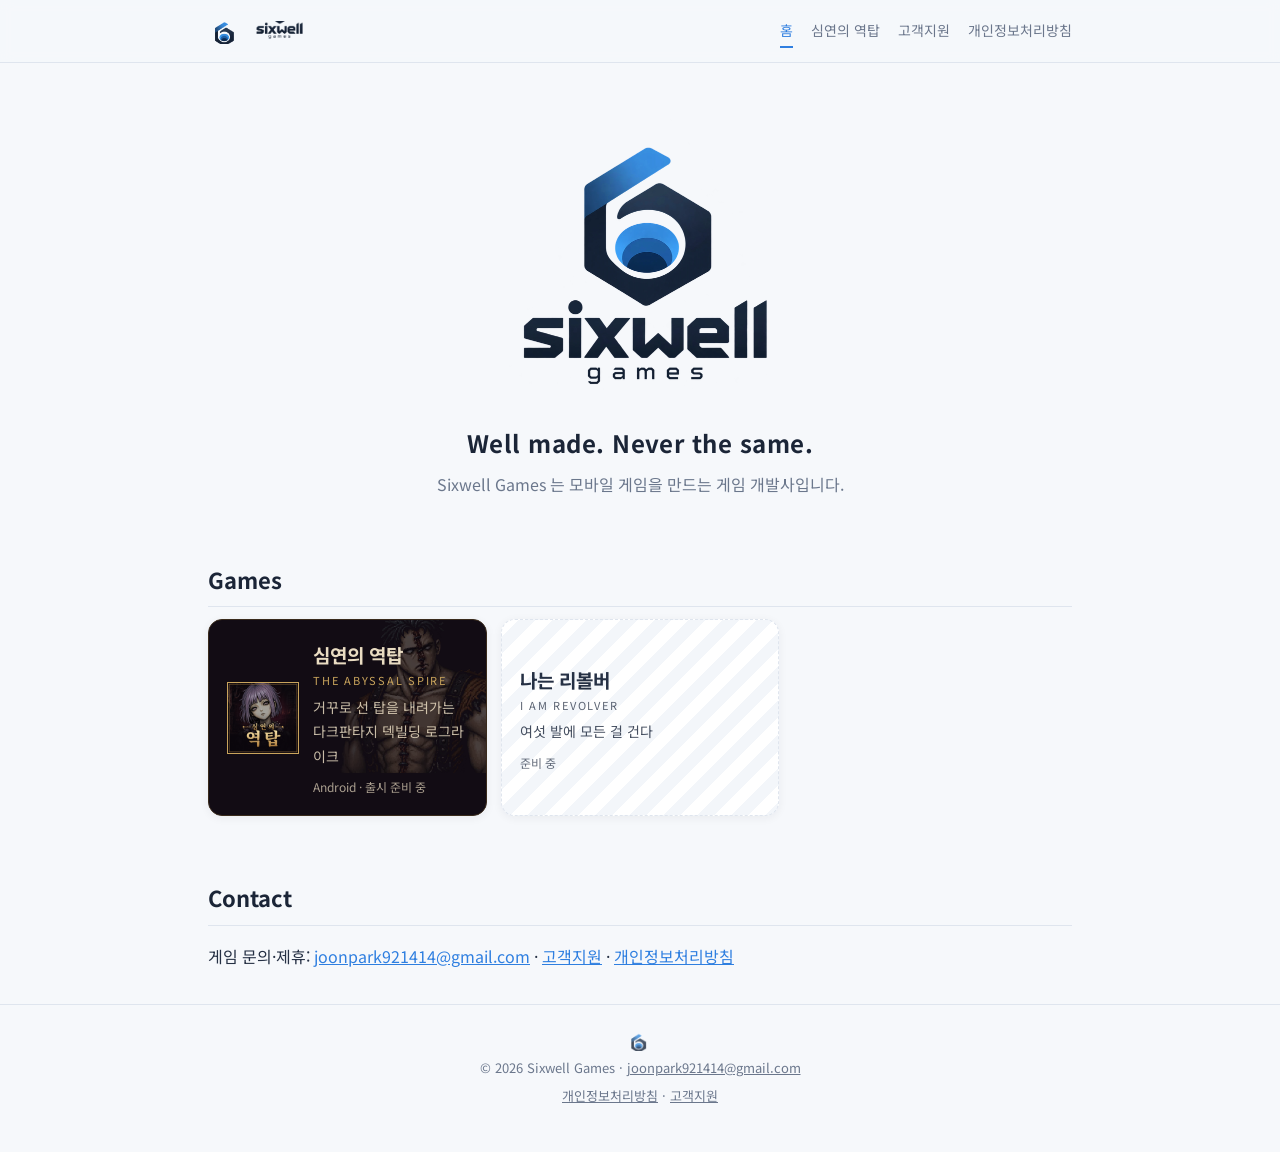
==== index.html @ bff7f2a5 "Sixwell Games 사이트 v2: 회사 테마 + 심연의 역탑 테마 Co-Authored-By: Claude Opus 5.5 <noreply@anthropic.com> Clau" ====
<!doctype html>
<html lang="ko"><head><meta charset="utf-8"><meta name="viewport" content="width=device-width,initial-scale=1"><link rel="preconnect" href="https://fonts.googleapis.com"><link rel="preconnect" href="https://fonts.gstatic.com" crossorigin><link href="https://fonts.googleapis.com/css2?family=Noto+Sans+KR:wght@400;500;700&display=swap" rel="stylesheet"><link rel="stylesheet" href="/style.css"><link rel="icon" href="/img/favicon.png"><title>Sixwell Games — Well made. Never the same.</title><meta name="description" content="Sixwell Games 는 모바일 게임을 만드는 게임 개발사입니다."><meta property="og:title" content="Sixwell Games — Well made. Never the same."><meta property="og:image" content="https://sixwellgames.github.io/img/sixwell-logo.png"></head>
<body class="t-co"><header><div class="wrap"><a class="brand" href="/" aria-label="Sixwell Games 홈"><img class="mk dk" src="/img/sixwell-mark.png" alt="" width="34" height="24"><img class="mk lt" src="/img/sixwell-mark-light.png" alt="" width="34" height="24"><img class="wd dk" src="/img/sixwell-word.png" alt="Sixwell Games" height="22"><img class="wd lt" src="/img/sixwell-word-light.png" alt="Sixwell Games" height="22"></a><nav><a href="/" class="on">홈</a><a href="/abyssal-spire/">심연의 역탑</a><a href="/support.html">고객지원</a><a href="/privacy.html">개인정보처리방침</a></nav></div></header>
<main class="wrap">
<div class="co-hero">
  <img class="logo" src="/img/sixwell-logo.png" alt="Sixwell Games" width="280" height="277">
  <p class="slogan">Well made. Never the same.</p>
  <p class="lead">Sixwell Games 는 모바일 게임을 만드는 게임 개발사입니다.</p>
</div>
<section><h2>Games</h2><div class="gcards"><a class="gcard abyss" href="/abyssal-spire/"><div class="gbg" style="background-image:url(/img/il_varga.webp)"></div><img class="gic" src="/img/icon.png" alt="" width="72" height="72"><div class="gtx"><b>심연의 역탑</b><small>THE ABYSSAL SPIRE</small><span>거꾸로 선 탑을 내려가는 다크판타지 덱빌딩 로그라이크</span><em>Android · 출시 준비 중</em></div></a><div class="gcard soon"><div class="gtx"><b>나는 리볼버</b><small>I AM REVOLVER</small><span>여섯 발에 모든 걸 건다</span><em>준비 중</em></div></div></div></section>
<section><h2>Contact</h2><p>게임 문의·제휴: <a href="mailto:joonpark921414@gmail.com">joonpark921414@gmail.com</a> · <a href="/support.html">고객지원</a> · <a href="/privacy.html">개인정보처리방침</a></p></section></main>
<footer><div class="wrap"><img class="fmk dk" src="/img/sixwell-mark.png" alt="" width="28" height="20"><img class="fmk lt" src="/img/sixwell-mark-light.png" alt="" width="28" height="20"><div>© 2026 Sixwell Games · <a href="mailto:joonpark921414@gmail.com">joonpark921414@gmail.com</a></div><div><a href="/privacy.html">개인정보처리방침</a> · <a href="/support.html">고객지원</a></div></div></footer>
</body></html>
---- style.css ----
/* ── 공통 ── 테마 변수는 body.t-co(회사) / body.t-abyss(심연의 역탑) / (나중에) body.t-revolver */
*{box-sizing:border-box}
html,body{margin:0}
body{background:var(--bg);color:var(--text);font:16px/1.75 var(--font);-webkit-text-size-adjust:100%}
a{color:var(--link)}
.wrap{max-width:900px;margin:0 auto;padding:0 18px}
header{position:sticky;top:0;z-index:5;background:var(--hbg);border-bottom:1px solid var(--line);backdrop-filter:blur(6px)}
header .wrap{display:flex;align-items:center;gap:14px;min-height:62px}
.brand{display:flex;align-items:center;gap:8px;text-decoration:none;flex:none}
.brand .mk{height:26px;width:auto}.brand .wd{height:20px;width:auto}
header nav{margin-left:auto;display:flex;gap:18px;font-size:14px;overflow-x:auto;scrollbar-width:none}
header nav::-webkit-scrollbar{display:none}
header nav a{color:var(--muted);text-decoration:none;white-space:nowrap;padding:4px 0;border-bottom:2px solid transparent}
header nav a:hover{color:var(--text)}
header nav a.on{color:var(--accent);border-bottom-color:var(--accent)}
.lt{display:none}.t-abyss .dk{display:none}.t-abyss .lt{display:inline-block}
h2{font-size:22px;margin:38px 0 12px;padding-bottom:8px;border-bottom:1px solid var(--line);color:var(--head)}
h3{font-size:17px;margin:24px 0 6px;color:var(--accent)}
section{padding:6px 0 18px}
.doc{padding:30px 0 50px}.doc h1{font-size:28px;margin:0 0 4px;color:var(--head)}
.meta{color:var(--muted);font-size:13px}
table{width:100%;border-collapse:collapse;margin:10px 0 16px;font-size:14px}
th,td{border:1px solid var(--line);padding:8px 10px;text-align:left;vertical-align:top}
th{background:var(--panel);color:var(--head);font-weight:600}
td:first-child{white-space:nowrap}
td.n{text-align:right;white-space:nowrap;font-variant-numeric:tabular-nums}
.box{background:var(--panel);border:1px solid var(--line);padding:14px 16px;margin:14px 0;border-radius:var(--r)}
.scroll{overflow-x:auto}
footer{border-top:1px solid var(--line);padding:26px 0 44px;color:var(--muted);font-size:13px;text-align:center}
footer .wrap{display:flex;flex-direction:column;align-items:center;gap:6px}
footer a{color:var(--muted)}
.fmk{height:20px;width:auto;opacity:.8}

/* ── 회사 (로고: 남색 #1b2537 · 파랑 #3a8ee6) ── */
.t-co{--bg:#f6f8fb;--panel:#ffffff;--text:#253044;--head:#1b2537;--muted:#6b778c;--line:#dfe5ee;--accent:#2f7fe0;--link:#2f7fe0;--hbg:rgba(246,248,251,.9);--font:"Noto Sans KR",system-ui,sans-serif;--r:12px}
.co-hero{text-align:center;padding:56px 0 18px}
.co-hero .logo{width:min(280px,70vw);height:auto}
.co-hero .slogan{margin:18px 0 0;font-size:24px;font-weight:700;letter-spacing:.02em;color:#1b2537}
.co-hero .lead{margin:6px 0 0;color:var(--muted)}
.gcards{display:grid;grid-template-columns:repeat(auto-fill,minmax(260px,1fr));gap:14px}
.gcard{position:relative;overflow:hidden;display:flex;gap:14px;align-items:center;min-height:132px;padding:18px;border-radius:14px;text-decoration:none;border:1px solid var(--line);background:#fff;color:var(--text);box-shadow:0 2px 10px rgba(27,37,55,.06);transition:transform .15s,box-shadow .15s}
a.gcard:hover{transform:translateY(-2px);box-shadow:0 8px 22px rgba(27,37,55,.14)}
.gcard .gtx{position:relative;display:flex;flex-direction:column}
.gcard b{font-size:19px}.gcard small{font-size:11px;letter-spacing:.16em;opacity:.75}
.gcard span{font-size:14px;margin-top:4px;opacity:.85}.gcard em{font-style:normal;font-size:12px;margin-top:8px;opacity:.7}
.gcard.abyss{background:#120c14;color:#e9dcc2;border-color:#3a2b1c}
.gcard.abyss .gbg{position:absolute;inset:0;background:right -20px top -10px/60% auto no-repeat;opacity:.35;mask-image:linear-gradient(90deg,transparent 20%,#000 70%);-webkit-mask-image:linear-gradient(90deg,transparent 20%,#000 70%)}
.gcard.abyss small{color:#c9a45c;opacity:1}
.gcard .gic{position:relative;width:72px;height:72px;border:1px solid #c9a45c;flex:none}
.gcard.soon{background:repeating-linear-gradient(135deg,#fff 0 12px,#f3f6fa 12px 24px);border-style:dashed}

/* ── 심연의 역탑 (다크판타지) ── */
.t-abyss{--bg:#0b0810;--panel:#15101a;--text:#d9cdb8;--head:#f1e2c2;--muted:#9c8f7e;--line:#3a2b1c;--accent:#e2c487;--link:#e8cf96;--hbg:rgba(10,7,10,.88);--font:"Noto Serif KR",serif;--r:0}
.t-abyss{background:radial-gradient(120% 60% at 50% 0,#22141c 0,#0b0810 60%) fixed}
.t-abyss .subnav{display:flex;gap:16px;padding:14px 0 0;font-size:14px}
.t-abyss .subnav a{color:var(--muted);text-decoration:none}.t-abyss .subnav a.on{color:var(--accent)}
.hero{padding:40px 0 28px;text-align:center}
.hero .icon{width:96px;height:96px;border:1px solid #c9a45c;box-shadow:0 0 0 3px #0b0810,0 0 0 4px rgba(201,164,92,.4)}
.hero small{display:block;margin-top:22px;letter-spacing:.32em;color:#c9a45c;font-size:12px}
.hero h1{margin:6px 0 4px;font-size:40px;letter-spacing:.12em;color:#f1e2c2}
.hero p{max-width:560px;margin:10px auto 0;color:var(--muted)}
.cast{display:flex;justify-content:center;gap:10px;margin:30px 0 8px}
.cast img{width:30%;max-width:220px;aspect-ratio:1;object-fit:cover;object-position:50% 15%;border:1px solid var(--line);filter:saturate(.8)}
.btns{display:flex;gap:10px;justify-content:center;flex-wrap:wrap;margin:26px 0}
.btn{display:inline-block;padding:11px 22px;border:1px solid #c9a45c;color:#e8cf96;text-decoration:none;background:linear-gradient(180deg,#5a1a18,#3a1010);letter-spacing:.06em}
.btn.ghost{background:none}
.t-abyss h2{font-family:"Noto Serif KR",serif}

@media(max-width:680px){header .wrap{flex-wrap:wrap;gap:4px;padding-top:10px;padding-bottom:8px}header nav{margin-left:0;width:100%;gap:16px;font-size:13px}.hero h1{font-size:30px}.co-hero .slogan{font-size:20px}}
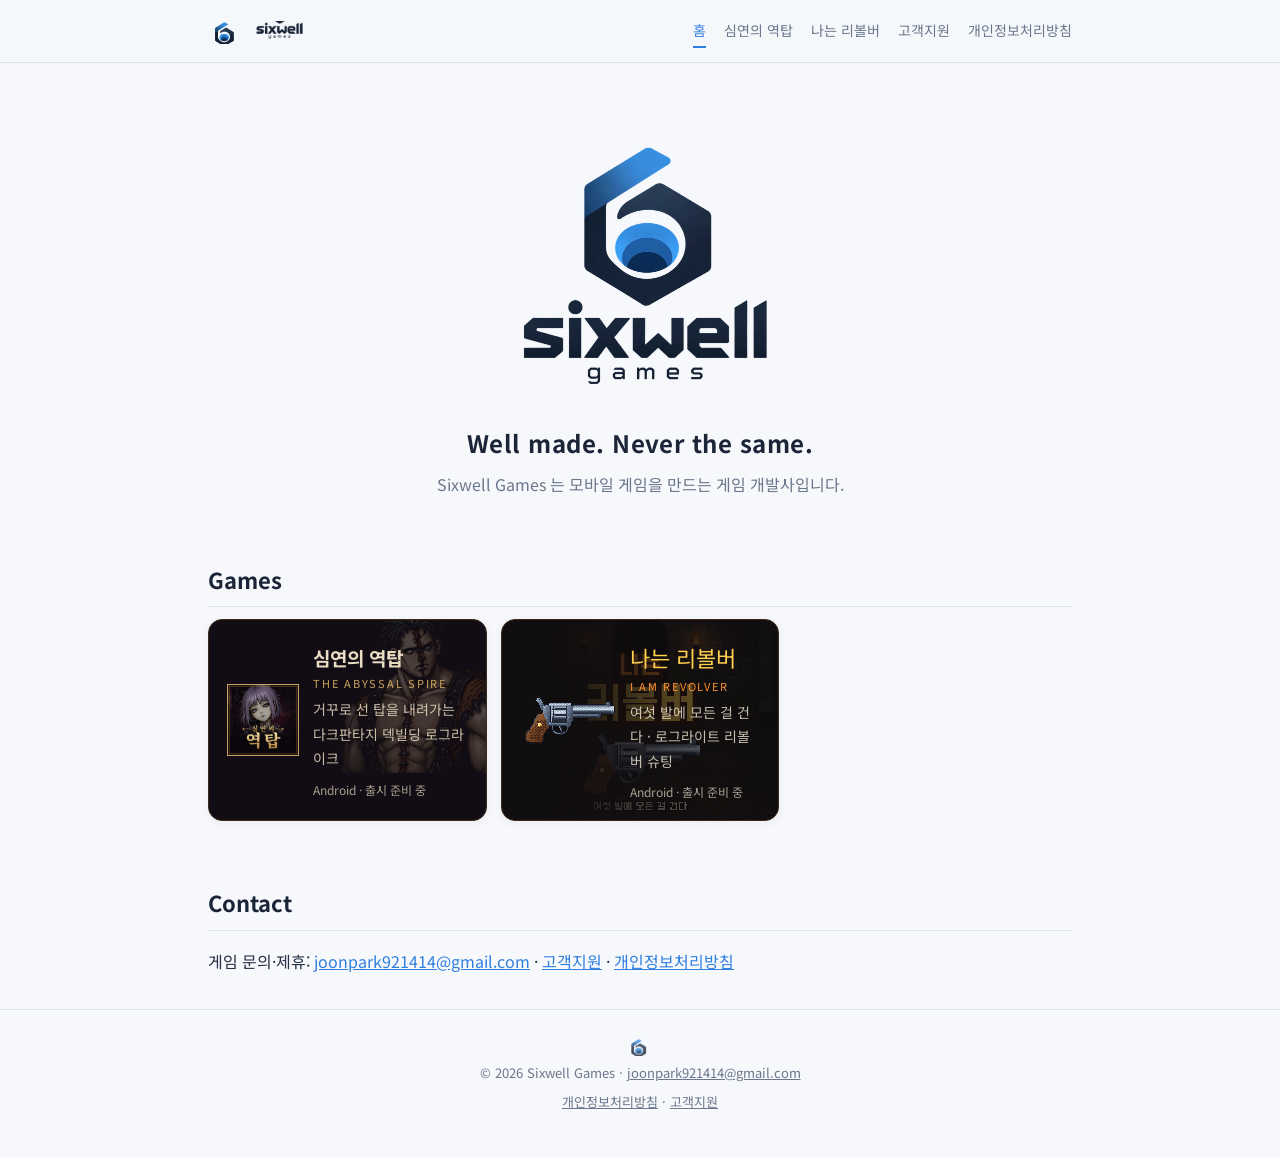
==== commit 4e41c8af: "「나는 리볼버」 탭 추가, 개인정보처리방침·고객지원 두 게임 대응 Co-Authored-By: Claude Opus 5.5 <noreply@anthropic.com> Claude-" ====
--- a/index.html
+++ b/index.html
@@ -1,13 +1,13 @@
 <!doctype html>
 <html lang="ko"><head><meta charset="utf-8"><meta name="viewport" content="width=device-width,initial-scale=1"><link rel="preconnect" href="https://fonts.googleapis.com"><link rel="preconnect" href="https://fonts.gstatic.com" crossorigin><link href="https://fonts.googleapis.com/css2?family=Noto+Sans+KR:wght@400;500;700&display=swap" rel="stylesheet"><link rel="stylesheet" href="/style.css"><link rel="icon" href="/img/favicon.png"><title>Sixwell Games — Well made. Never the same.</title><meta name="description" content="Sixwell Games 는 모바일 게임을 만드는 게임 개발사입니다."><meta property="og:title" content="Sixwell Games — Well made. Never the same."><meta property="og:image" content="https://sixwellgames.github.io/img/sixwell-logo.png"></head>
-<body class="t-co"><header><div class="wrap"><a class="brand" href="/" aria-label="Sixwell Games 홈"><img class="mk dk" src="/img/sixwell-mark.png" alt="" width="34" height="24"><img class="mk lt" src="/img/sixwell-mark-light.png" alt="" width="34" height="24"><img class="wd dk" src="/img/sixwell-word.png" alt="Sixwell Games" height="22"><img class="wd lt" src="/img/sixwell-word-light.png" alt="Sixwell Games" height="22"></a><nav><a href="/" class="on">홈</a><a href="/abyssal-spire/">심연의 역탑</a><a href="/support.html">고객지원</a><a href="/privacy.html">개인정보처리방침</a></nav></div></header>
+<body class="t-co"><header><div class="wrap"><a class="brand" href="/" aria-label="Sixwell Games 홈"><img class="mk dk" src="/img/sixwell-mark.png" alt="" width="34" height="24"><img class="mk lt" src="/img/sixwell-mark-light.png" alt="" width="34" height="24"><img class="wd dk" src="/img/sixwell-word.png" alt="Sixwell Games" height="22"><img class="wd lt" src="/img/sixwell-word-light.png" alt="Sixwell Games" height="22"></a><nav><a href="/" class="on">홈</a><a href="/abyssal-spire/">심연의 역탑</a><a href="/i-am-revolver/">나는 리볼버</a><a href="/support.html">고객지원</a><a href="/privacy.html">개인정보처리방침</a></nav></div></header>
 <main class="wrap">
 <div class="co-hero">
   <img class="logo" src="/img/sixwell-logo.png" alt="Sixwell Games" width="280" height="277">
   <p class="slogan">Well made. Never the same.</p>
   <p class="lead">Sixwell Games 는 모바일 게임을 만드는 게임 개발사입니다.</p>
 </div>
-<section><h2>Games</h2><div class="gcards"><a class="gcard abyss" href="/abyssal-spire/"><div class="gbg" style="background-image:url(/img/il_varga.webp)"></div><img class="gic" src="/img/icon.png" alt="" width="72" height="72"><div class="gtx"><b>심연의 역탑</b><small>THE ABYSSAL SPIRE</small><span>거꾸로 선 탑을 내려가는 다크판타지 덱빌딩 로그라이크</span><em>Android · 출시 준비 중</em></div></a><div class="gcard soon"><div class="gtx"><b>나는 리볼버</b><small>I AM REVOLVER</small><span>여섯 발에 모든 걸 건다</span><em>준비 중</em></div></div></div></section>
+<section><h2>Games</h2><div class="gcards"><a class="gcard abyss" href="/abyssal-spire/"><div class="gbg" style="background-image:url(/img/il_varga.webp)"></div><img class="gic" src="/img/icon.png" alt="" width="72" height="72"><div class="gtx"><b>심연의 역탑</b><small>THE ABYSSAL SPIRE</small><span>거꾸로 선 탑을 내려가는 다크판타지 덱빌딩 로그라이크</span><em>Android · 출시 준비 중</em></div></a><a class="gcard rev" href="/i-am-revolver/"><div class="gbg" style="background-image:url(/img/rv/keyart_title.png)"></div><img class="gic px" src="/img/rv/gun_revolver_main.webp" alt="" width="96" height="48"><div class="gtx"><b>나는 리볼버</b><small>I AM REVOLVER</small><span>여섯 발에 모든 걸 건다 · 로그라이트 리볼버 슈팅</span><em>Android · 출시 준비 중</em></div></a></div></section>
 <section><h2>Contact</h2><p>게임 문의·제휴: <a href="mailto:joonpark921414@gmail.com">joonpark921414@gmail.com</a> · <a href="/support.html">고객지원</a> · <a href="/privacy.html">개인정보처리방침</a></p></section></main>
 <footer><div class="wrap"><img class="fmk dk" src="/img/sixwell-mark.png" alt="" width="28" height="20"><img class="fmk lt" src="/img/sixwell-mark-light.png" alt="" width="28" height="20"><div>© 2026 Sixwell Games · <a href="mailto:joonpark921414@gmail.com">joonpark921414@gmail.com</a></div><div><a href="/privacy.html">개인정보처리방침</a> · <a href="/support.html">고객지원</a></div></div></footer>
 </body></html>
--- a/style.css
+++ b/style.css
@@ -67,3 +67,41 @@
 .t-abyss h2{font-family:"Noto Serif KR",serif}
 
 @media(max-width:680px){header .wrap{flex-wrap:wrap;gap:4px;padding-top:10px;padding-bottom:8px}header nav{margin-left:0;width:100%;gap:16px;font-size:13px}.hero h1{font-size:30px}.co-hero .slogan{font-size:20px}}
+
+/* ── 나는 리볼버 (도트 · 던전 · 횃불 · 금빛 탄피) ── */
+.t-rev{--bg:#110E0F;--panel:#1d1714;--text:#e8dccb;--head:#FFCF4D;--muted:#a3b4c6;--line:#3b2a1c;--accent:#FFCF4D;--link:#FF8F2E;--hbg:rgba(17,14,15,.92);--font:"Do Hyeon","Noto Sans KR",sans-serif;--r:4px}
+.t-rev{background:radial-gradient(90% 50% at 50% 0,#2a1a10 0,#110E0F 70%) fixed}
+.t-rev .dk{display:none}.t-rev .lt{display:inline-block}
+.t-rev main,.t-rev table{font-family:"Noto Sans KR",sans-serif}
+.t-rev h1,.t-rev h2,.t-rev h3,.t-rev header nav,.t-rev .subnav,.t-rev figcaption,.t-rev .rv-facts,.t-rev .rbtn{font-family:"Do Hyeon","Noto Sans KR",sans-serif;font-weight:400}
+.t-rev h2{font-size:26px;color:#FFCF4D;text-shadow:0 3px 0 #2A0E04;letter-spacing:.02em}
+.t-rev .doc h1{font-size:32px;color:#FFCF4D;text-shadow:0 3px 0 #2A0E04}
+.t-rev .subnav{display:flex;gap:16px;padding:14px 0 0;font-size:16px}
+.t-rev .subnav a{color:var(--muted);text-decoration:none}.t-rev .subnav a.on{color:#FF8F2E}
+.t-rev header nav a.on{color:#FFCF4D;border-bottom-color:#FF8F2E}
+.px{image-rendering:pixelated;image-rendering:crisp-edges}
+.rv-hero{margin:16px -18px 0}
+.rv-hero .key{display:block;width:100%;height:auto;image-rendering:pixelated}
+.rv-btns{display:flex;gap:10px;justify-content:center;flex-wrap:wrap;margin:18px 0 6px}
+.rbtn{display:inline-block;padding:12px 24px;font-size:19px;color:#2A0E04;text-decoration:none;background:linear-gradient(#FFCF4D,#FF8F2E);border:3px solid #2A0E04;box-shadow:0 4px 0 #2A0E04;border-radius:6px}
+.rbtn.ghost{background:#1d1714;color:#FFCF4D;border-color:#7C4A26;box-shadow:0 4px 0 #2A0E04}
+.rv-facts{display:grid;grid-template-columns:repeat(4,1fr);gap:8px;margin:18px 0}
+.rv-facts div{background:#1d1714;border:2px solid #3b2a1c;border-radius:6px;text-align:center;padding:10px 4px}
+.rv-facts b{display:block;font-size:30px;color:#FFCF4D;text-shadow:0 2px 0 #2A0E04;font-weight:400}
+.rv-facts span{color:#a3b4c6;font-size:15px}
+.rv-grid{display:grid;gap:12px}
+.rv-grid figure{margin:0;background:#1d1714;border:2px solid #3b2a1c;border-radius:6px;padding:12px 8px 8px;text-align:center}
+.rv-grid figcaption{color:#FFCF4D;font-size:17px;margin-top:6px}
+.rv-grid img{max-width:100%;height:auto}
+.rv-grid.guns{grid-template-columns:repeat(2,1fr)}
+.rv-grid.bullets{grid-template-columns:repeat(4,1fr)}
+.rv-grid.bosses{grid-template-columns:repeat(3,1fr)}
+.rv-grid.bosses img{width:100%;max-width:200px}
+.t-rev th{background:#2a1a10;color:#FFCF4D}
+.t-rev .box{border-width:2px}
+.gcard.rev{background:#110E0F;color:#e8dccb;border-color:#3b2a1c}
+.gcard.rev .gbg{position:absolute;inset:0;background:center/cover no-repeat;opacity:.35;image-rendering:pixelated;mask-image:linear-gradient(90deg,transparent 15%,#000 75%);-webkit-mask-image:linear-gradient(90deg,transparent 15%,#000 75%)}
+.gcard.rev b{font-family:"Do Hyeon","Noto Sans KR",sans-serif;font-weight:400;font-size:22px;color:#FFCF4D}
+.gcard.rev small{color:#FF8F2E;opacity:1}
+.gcard .gic.px{width:96px;height:48px;border:0;object-fit:contain}
+@media(max-width:560px){.rv-grid.bullets{grid-template-columns:repeat(2,1fr)}.rv-facts b{font-size:24px}.rbtn{font-size:17px;padding:10px 18px}}
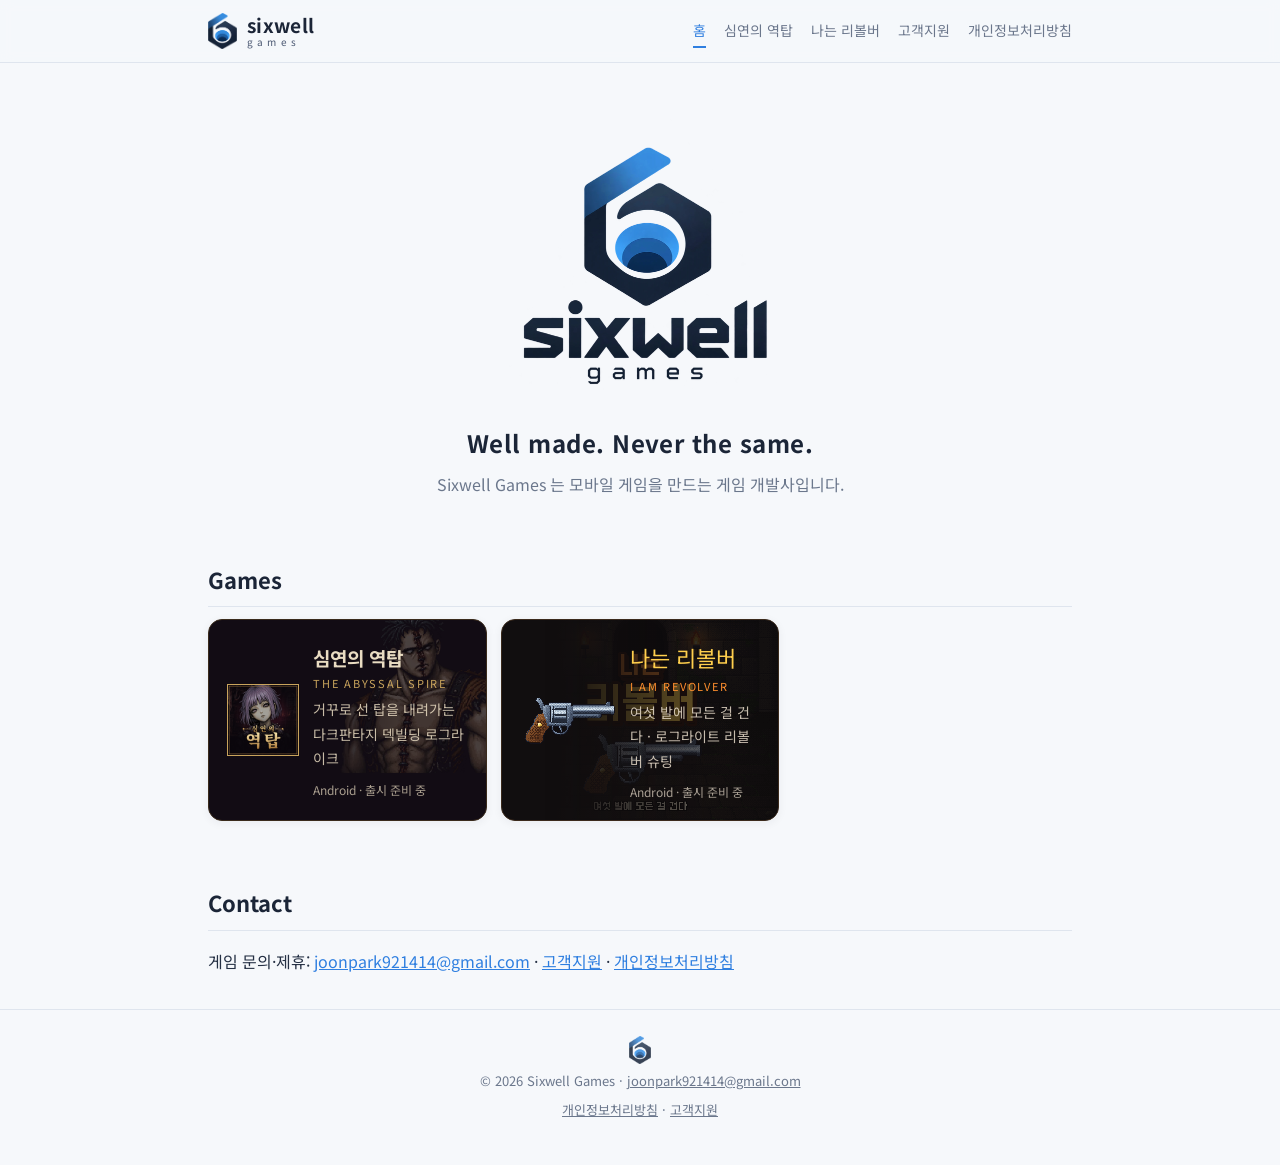
==== commit 64d4ada4: "로고 마크 복구, 상단 로고 정리 Co-Authored-By: Claude Opus 5.5 <noreply@anthropic.com> Claude-Session: https://c" ====
--- a/index.html
+++ b/index.html
@@ -1,6 +1,6 @@
 <!doctype html>
 <html lang="ko"><head><meta charset="utf-8"><meta name="viewport" content="width=device-width,initial-scale=1"><link rel="preconnect" href="https://fonts.googleapis.com"><link rel="preconnect" href="https://fonts.gstatic.com" crossorigin><link href="https://fonts.googleapis.com/css2?family=Noto+Sans+KR:wght@400;500;700&display=swap" rel="stylesheet"><link rel="stylesheet" href="/style.css"><link rel="icon" href="/img/favicon.png"><title>Sixwell Games — Well made. Never the same.</title><meta name="description" content="Sixwell Games 는 모바일 게임을 만드는 게임 개발사입니다."><meta property="og:title" content="Sixwell Games — Well made. Never the same."><meta property="og:image" content="https://sixwellgames.github.io/img/sixwell-logo.png"></head>
-<body class="t-co"><header><div class="wrap"><a class="brand" href="/" aria-label="Sixwell Games 홈"><img class="mk dk" src="/img/sixwell-mark.png" alt="" width="34" height="24"><img class="mk lt" src="/img/sixwell-mark-light.png" alt="" width="34" height="24"><img class="wd dk" src="/img/sixwell-word.png" alt="Sixwell Games" height="22"><img class="wd lt" src="/img/sixwell-word-light.png" alt="Sixwell Games" height="22"></a><nav><a href="/" class="on">홈</a><a href="/abyssal-spire/">심연의 역탑</a><a href="/i-am-revolver/">나는 리볼버</a><a href="/support.html">고객지원</a><a href="/privacy.html">개인정보처리방침</a></nav></div></header>
+<body class="t-co"><header><div class="wrap"><a class="brand" href="/" aria-label="Sixwell Games 홈"><img class="mk dk" src="/img/sixwell-mark.png" alt="" width="29" height="36"><img class="mk lt" src="/img/sixwell-mark-light.png" alt="" width="29" height="36"><span class="bname"><b>sixwell</b><i>games</i></span></a><nav><a href="/" class="on">홈</a><a href="/abyssal-spire/">심연의 역탑</a><a href="/i-am-revolver/">나는 리볼버</a><a href="/support.html">고객지원</a><a href="/privacy.html">개인정보처리방침</a></nav></div></header>
 <main class="wrap">
 <div class="co-hero">
   <img class="logo" src="/img/sixwell-logo.png" alt="Sixwell Games" width="280" height="277">
@@ -9,5 +9,5 @@
 </div>
 <section><h2>Games</h2><div class="gcards"><a class="gcard abyss" href="/abyssal-spire/"><div class="gbg" style="background-image:url(/img/il_varga.webp)"></div><img class="gic" src="/img/icon.png" alt="" width="72" height="72"><div class="gtx"><b>심연의 역탑</b><small>THE ABYSSAL SPIRE</small><span>거꾸로 선 탑을 내려가는 다크판타지 덱빌딩 로그라이크</span><em>Android · 출시 준비 중</em></div></a><a class="gcard rev" href="/i-am-revolver/"><div class="gbg" style="background-image:url(/img/rv/keyart_title.png)"></div><img class="gic px" src="/img/rv/gun_revolver_main.webp" alt="" width="96" height="48"><div class="gtx"><b>나는 리볼버</b><small>I AM REVOLVER</small><span>여섯 발에 모든 걸 건다 · 로그라이트 리볼버 슈팅</span><em>Android · 출시 준비 중</em></div></a></div></section>
 <section><h2>Contact</h2><p>게임 문의·제휴: <a href="mailto:joonpark921414@gmail.com">joonpark921414@gmail.com</a> · <a href="/support.html">고객지원</a> · <a href="/privacy.html">개인정보처리방침</a></p></section></main>
-<footer><div class="wrap"><img class="fmk dk" src="/img/sixwell-mark.png" alt="" width="28" height="20"><img class="fmk lt" src="/img/sixwell-mark-light.png" alt="" width="28" height="20"><div>© 2026 Sixwell Games · <a href="mailto:joonpark921414@gmail.com">joonpark921414@gmail.com</a></div><div><a href="/privacy.html">개인정보처리방침</a> · <a href="/support.html">고객지원</a></div></div></footer>
+<footer><div class="wrap"><img class="fmk dk" src="/img/sixwell-mark.png" alt="" width="23" height="28"><img class="fmk lt" src="/img/sixwell-mark-light.png" alt="" width="23" height="28"><div>© 2026 Sixwell Games · <a href="mailto:joonpark921414@gmail.com">joonpark921414@gmail.com</a></div><div><a href="/privacy.html">개인정보처리방침</a> · <a href="/support.html">고객지원</a></div></div></footer>
 </body></html>
--- a/style.css
+++ b/style.css
@@ -7,7 +7,11 @@
 header{position:sticky;top:0;z-index:5;background:var(--hbg);border-bottom:1px solid var(--line);backdrop-filter:blur(6px)}
 header .wrap{display:flex;align-items:center;gap:14px;min-height:62px}
 .brand{display:flex;align-items:center;gap:8px;text-decoration:none;flex:none}
-.brand .mk{height:26px;width:auto}.brand .wd{height:20px;width:auto}
+.brand{gap:10px}.brand .mk{height:36px;width:auto}
+.bname{display:flex;flex-direction:column;line-height:1;font-family:"Noto Sans KR",system-ui,sans-serif}
+.bname b{font-size:19px;font-weight:700;letter-spacing:.02em;color:var(--brand,#1b2537)}
+.bname i{font-style:normal;font-size:10px;letter-spacing:.42em;margin-top:3px;color:var(--brand2,#4a5872)}
+.t-abyss,.t-rev{--brand:#f1e7d4;--brand2:#b9ad99}
 header nav{margin-left:auto;display:flex;gap:18px;font-size:14px;overflow-x:auto;scrollbar-width:none}
 header nav::-webkit-scrollbar{display:none}
 header nav a{color:var(--muted);text-decoration:none;white-space:nowrap;padding:4px 0;border-bottom:2px solid transparent}
@@ -29,7 +33,7 @@
 footer{border-top:1px solid var(--line);padding:26px 0 44px;color:var(--muted);font-size:13px;text-align:center}
 footer .wrap{display:flex;flex-direction:column;align-items:center;gap:6px}
 footer a{color:var(--muted)}
-.fmk{height:20px;width:auto;opacity:.8}
+.fmk{height:28px;width:auto;opacity:.85}
 
 /* ── 회사 (로고: 남색 #1b2537 · 파랑 #3a8ee6) ── */
 .t-co{--bg:#f6f8fb;--panel:#ffffff;--text:#253044;--head:#1b2537;--muted:#6b778c;--line:#dfe5ee;--accent:#2f7fe0;--link:#2f7fe0;--hbg:rgba(246,248,251,.9);--font:"Noto Sans KR",system-ui,sans-serif;--r:12px}
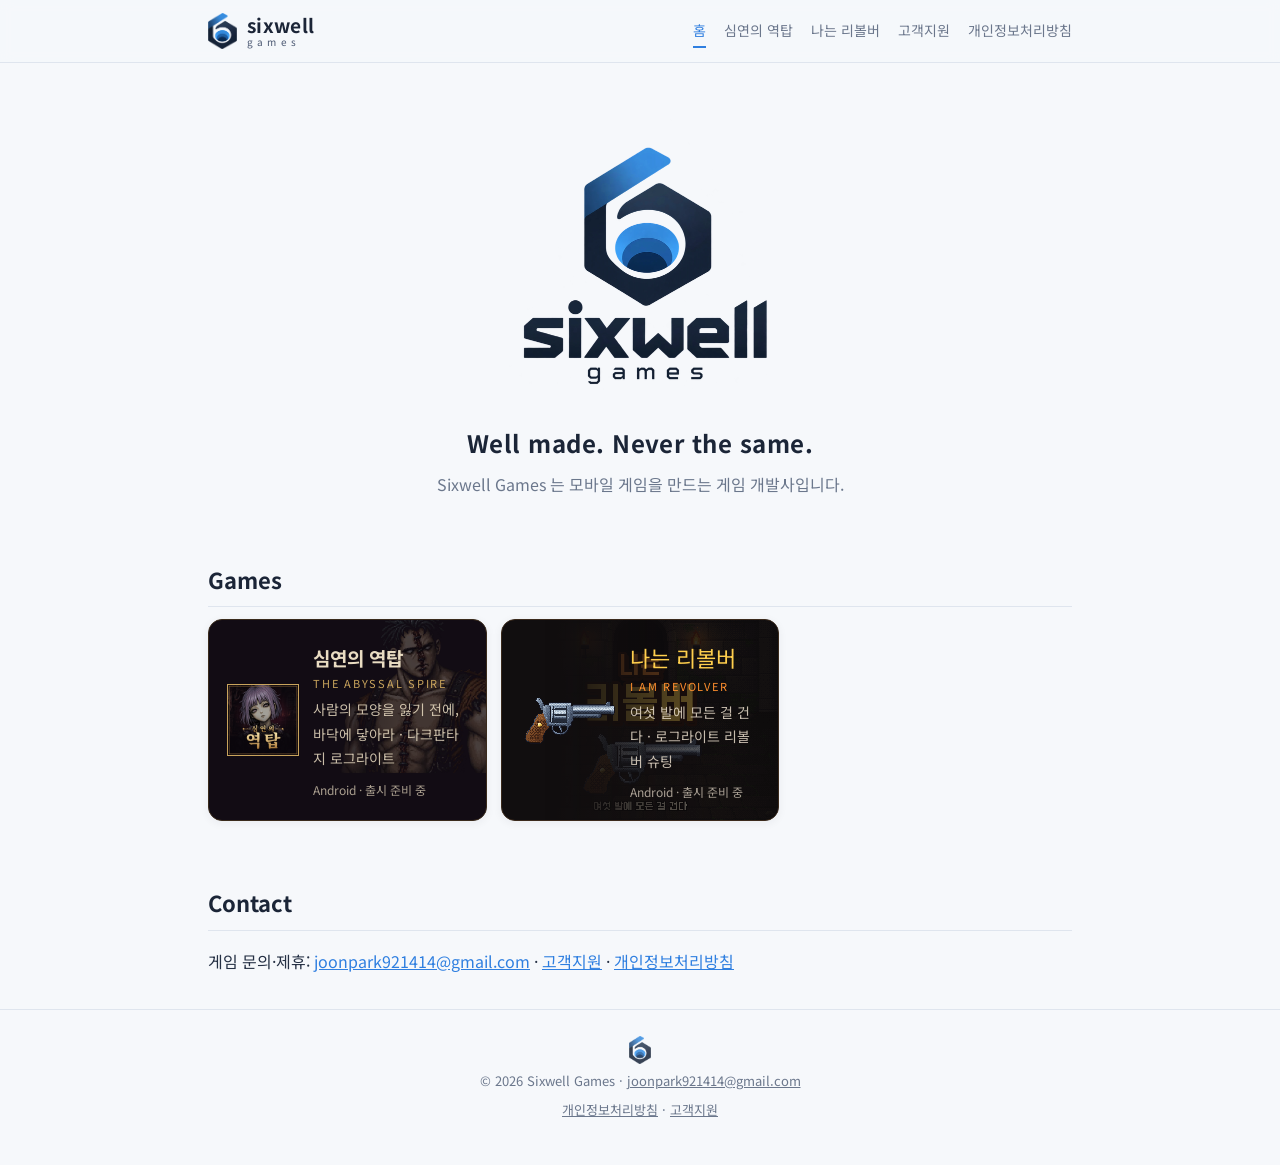
==== commit 135fa998: "역탑 소개 간결하게, 어두운 테마 바탕색 Co-Authored-By: Claude Opus 5.5 <noreply@anthropic.com> Claude-Session: https" ====
--- a/index.html
+++ b/index.html
@@ -1,13 +1,13 @@
 <!doctype html>
-<html lang="ko"><head><meta charset="utf-8"><meta name="viewport" content="width=device-width,initial-scale=1"><link rel="preconnect" href="https://fonts.googleapis.com"><link rel="preconnect" href="https://fonts.gstatic.com" crossorigin><link href="https://fonts.googleapis.com/css2?family=Noto+Sans+KR:wght@400;500;700&display=swap" rel="stylesheet"><link rel="stylesheet" href="/style.css"><link rel="icon" href="/img/favicon.png"><title>Sixwell Games — Well made. Never the same.</title><meta name="description" content="Sixwell Games 는 모바일 게임을 만드는 게임 개발사입니다."><meta property="og:title" content="Sixwell Games — Well made. Never the same."><meta property="og:image" content="https://sixwellgames.github.io/img/sixwell-logo.png"></head>
-<body class="t-co"><header><div class="wrap"><a class="brand" href="/" aria-label="Sixwell Games 홈"><img class="mk dk" src="/img/sixwell-mark.png" alt="" width="29" height="36"><img class="mk lt" src="/img/sixwell-mark-light.png" alt="" width="29" height="36"><span class="bname"><b>sixwell</b><i>games</i></span></a><nav><a href="/" class="on">홈</a><a href="/abyssal-spire/">심연의 역탑</a><a href="/i-am-revolver/">나는 리볼버</a><a href="/support.html">고객지원</a><a href="/privacy.html">개인정보처리방침</a></nav></div></header>
+<html lang="ko"><head><meta charset="utf-8"><meta name="viewport" content="width=device-width,initial-scale=1"><link rel="preconnect" href="https://fonts.googleapis.com"><link rel="preconnect" href="https://fonts.gstatic.com" crossorigin><link href="https://fonts.googleapis.com/css2?family=Noto+Sans+KR:wght@400;500;700&display=swap" rel="stylesheet"><link rel="stylesheet" href="/style.css?v=6a771a4d"><link rel="icon" href="/img/favicon.png?v=c19245cb"><title>Sixwell Games — Well made. Never the same.</title><meta name="description" content="Sixwell Games 는 모바일 게임을 만드는 게임 개발사입니다."><meta property="og:title" content="Sixwell Games — Well made. Never the same."><meta property="og:image" content="https://sixwellgames.github.io/img/sixwell-logo.png"></head>
+<body class="t-co"><header><div class="wrap"><a class="brand" href="/" aria-label="Sixwell Games 홈"><img class="mk dk" src="/img/sixwell-mark.png?v=55bfbbb8" alt="" width="29" height="36"><img class="mk lt" src="/img/sixwell-mark-light.png?v=147a8f50" alt="" width="29" height="36"><span class="bname"><b>sixwell</b><i>games</i></span></a><nav><a href="/" class="on">홈</a><a href="/abyssal-spire/">심연의 역탑</a><a href="/i-am-revolver/">나는 리볼버</a><a href="/support.html">고객지원</a><a href="/privacy.html">개인정보처리방침</a></nav></div></header>
 <main class="wrap">
 <div class="co-hero">
-  <img class="logo" src="/img/sixwell-logo.png" alt="Sixwell Games" width="280" height="277">
+  <img class="logo" src="/img/sixwell-logo.png?v=3907aaeb" alt="Sixwell Games" width="280" height="277">
   <p class="slogan">Well made. Never the same.</p>
   <p class="lead">Sixwell Games 는 모바일 게임을 만드는 게임 개발사입니다.</p>
 </div>
-<section><h2>Games</h2><div class="gcards"><a class="gcard abyss" href="/abyssal-spire/"><div class="gbg" style="background-image:url(/img/il_varga.webp)"></div><img class="gic" src="/img/icon.png" alt="" width="72" height="72"><div class="gtx"><b>심연의 역탑</b><small>THE ABYSSAL SPIRE</small><span>거꾸로 선 탑을 내려가는 다크판타지 덱빌딩 로그라이크</span><em>Android · 출시 준비 중</em></div></a><a class="gcard rev" href="/i-am-revolver/"><div class="gbg" style="background-image:url(/img/rv/keyart_title.png)"></div><img class="gic px" src="/img/rv/gun_revolver_main.webp" alt="" width="96" height="48"><div class="gtx"><b>나는 리볼버</b><small>I AM REVOLVER</small><span>여섯 발에 모든 걸 건다 · 로그라이트 리볼버 슈팅</span><em>Android · 출시 준비 중</em></div></a></div></section>
+<section><h2>Games</h2><div class="gcards"><a class="gcard abyss" href="/abyssal-spire/"><div class="gbg" style="background-image:url(/img/il_varga.webp?v=620b1bcf)"></div><img class="gic" src="/img/icon.png?v=5c35c102" alt="" width="72" height="72"><div class="gtx"><b>심연의 역탑</b><small>THE ABYSSAL SPIRE</small><span>사람의 모양을 잃기 전에, 바닥에 닿아라 · 다크판타지 로그라이트</span><em>Android · 출시 준비 중</em></div></a><a class="gcard rev" href="/i-am-revolver/"><div class="gbg" style="background-image:url(/img/rv/keyart_title.png?v=8ad557b2)"></div><img class="gic px" src="/img/rv/gun_revolver_main.webp?v=5836a97a" alt="" width="96" height="48"><div class="gtx"><b>나는 리볼버</b><small>I AM REVOLVER</small><span>여섯 발에 모든 걸 건다 · 로그라이트 리볼버 슈팅</span><em>Android · 출시 준비 중</em></div></a></div></section>
 <section><h2>Contact</h2><p>게임 문의·제휴: <a href="mailto:joonpark921414@gmail.com">joonpark921414@gmail.com</a> · <a href="/support.html">고객지원</a> · <a href="/privacy.html">개인정보처리방침</a></p></section></main>
-<footer><div class="wrap"><img class="fmk dk" src="/img/sixwell-mark.png" alt="" width="23" height="28"><img class="fmk lt" src="/img/sixwell-mark-light.png" alt="" width="23" height="28"><div>© 2026 Sixwell Games · <a href="mailto:joonpark921414@gmail.com">joonpark921414@gmail.com</a></div><div><a href="/privacy.html">개인정보처리방침</a> · <a href="/support.html">고객지원</a></div></div></footer>
+<footer><div class="wrap"><img class="fmk dk" src="/img/sixwell-mark.png?v=55bfbbb8" alt="" width="23" height="28"><img class="fmk lt" src="/img/sixwell-mark-light.png?v=147a8f50" alt="" width="23" height="28"><div>© 2026 Sixwell Games · <a href="mailto:joonpark921414@gmail.com">joonpark921414@gmail.com</a></div><div><a href="/privacy.html">개인정보처리방침</a> · <a href="/support.html">고객지원</a></div></div></footer>
 </body></html>
--- a/style.css
+++ b/style.css
@@ -109,3 +109,12 @@
 .gcard.rev small{color:#FF8F2E;opacity:1}
 .gcard .gic.px{width:96px;height:48px;border:0;object-fit:contain}
 @media(max-width:560px){.rv-grid.bullets{grid-template-columns:repeat(2,1fr)}.rv-facts b{font-size:24px}.rbtn{font-size:17px;padding:10px 18px}}
+
+.hero .tag{font-size:18px;color:#d9b67a;letter-spacing:.06em;margin-top:6px}
+.lore{max-width:560px;margin:8px auto 0;text-align:center}
+.lore p{color:#cbbfa9;line-height:2;margin:0 0 14px}
+.gmeta{text-align:center;color:var(--muted);font-size:13px;margin:4px 0 40px}
+
+/* 고정 그라데이션 아래 바탕색 (긴 페이지·iOS에서 하얗게 비지 않게) */
+body.t-abyss,body.t-rev{background-color:var(--bg)!important}
+html:has(body.t-abyss){background:#0b0810}html:has(body.t-rev){background:#110E0F}
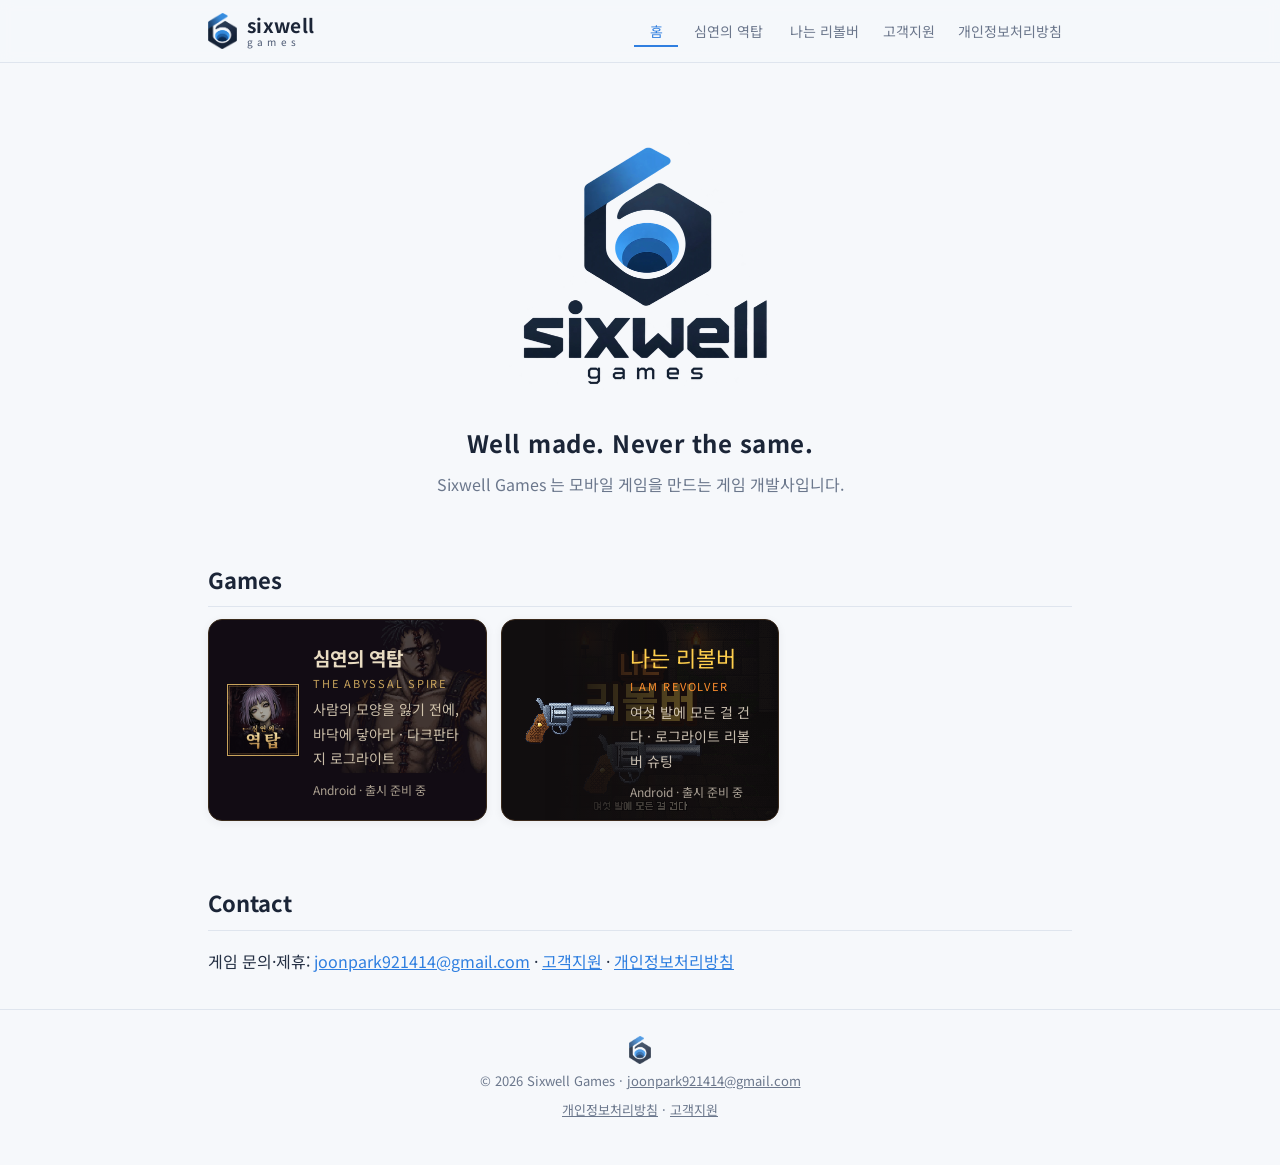
==== commit 924c7646: "상단 메뉴 위치 고정 Co-Authored-By: Claude Opus 5.5 <noreply@anthropic.com> Claude-Session: https://claude.a" ====
--- a/index.html
+++ b/index.html
@@ -1,5 +1,5 @@
 <!doctype html>
-<html lang="ko"><head><meta charset="utf-8"><meta name="viewport" content="width=device-width,initial-scale=1"><link rel="preconnect" href="https://fonts.googleapis.com"><link rel="preconnect" href="https://fonts.gstatic.com" crossorigin><link href="https://fonts.googleapis.com/css2?family=Noto+Sans+KR:wght@400;500;700&display=swap" rel="stylesheet"><link rel="stylesheet" href="/style.css?v=6a771a4d"><link rel="icon" href="/img/favicon.png?v=c19245cb"><title>Sixwell Games — Well made. Never the same.</title><meta name="description" content="Sixwell Games 는 모바일 게임을 만드는 게임 개발사입니다."><meta property="og:title" content="Sixwell Games — Well made. Never the same."><meta property="og:image" content="https://sixwellgames.github.io/img/sixwell-logo.png"></head>
+<html lang="ko"><head><meta charset="utf-8"><meta name="viewport" content="width=device-width,initial-scale=1"><link rel="preconnect" href="https://fonts.googleapis.com"><link rel="preconnect" href="https://fonts.gstatic.com" crossorigin><link href="https://fonts.googleapis.com/css2?family=Noto+Sans+KR:wght@400;500;700&display=swap" rel="stylesheet"><link rel="stylesheet" href="/style.css?v=a9e2f644"><link rel="icon" href="/img/favicon.png?v=c19245cb"><title>Sixwell Games — Well made. Never the same.</title><meta name="description" content="Sixwell Games 는 모바일 게임을 만드는 게임 개발사입니다."><meta property="og:title" content="Sixwell Games — Well made. Never the same."><meta property="og:image" content="https://sixwellgames.github.io/img/sixwell-logo.png"></head>
 <body class="t-co"><header><div class="wrap"><a class="brand" href="/" aria-label="Sixwell Games 홈"><img class="mk dk" src="/img/sixwell-mark.png?v=55bfbbb8" alt="" width="29" height="36"><img class="mk lt" src="/img/sixwell-mark-light.png?v=147a8f50" alt="" width="29" height="36"><span class="bname"><b>sixwell</b><i>games</i></span></a><nav><a href="/" class="on">홈</a><a href="/abyssal-spire/">심연의 역탑</a><a href="/i-am-revolver/">나는 리볼버</a><a href="/support.html">고객지원</a><a href="/privacy.html">개인정보처리방침</a></nav></div></header>
 <main class="wrap">
 <div class="co-hero">
--- a/style.css
+++ b/style.css
@@ -118,3 +118,15 @@
 /* 고정 그라데이션 아래 바탕색 (긴 페이지·iOS에서 하얗게 비지 않게) */
 body.t-abyss,body.t-rev{background-color:var(--bg)!important}
 html:has(body.t-abyss){background:#0b0810}html:has(body.t-rev){background:#110E0F}
+
+/* 상단 메뉴: 테마마다 글꼴이 달라도 칸 위치·높이는 같게 (칸 폭 고정 + 가운데 정렬) */
+header nav{gap:4px!important;align-items:center}
+header nav a{display:inline-block;box-sizing:border-box;text-align:center;font-size:14px!important;line-height:22px;height:32px;padding:5px 0 3px!important;flex:none}
+header nav a:nth-child(1){width:44px}
+header nav a:nth-child(2),header nav a:nth-child(3){width:92px}
+header nav a:nth-child(4){width:70px}
+header nav a:nth-child(5){width:124px}
+header .wrap{min-height:62px}
+.brand,.bname{line-height:1}
+@media(max-width:680px){header nav{gap:0!important}header nav a{font-size:13px!important}header nav a:nth-child(1){width:30px}header nav a:nth-child(2),header nav a:nth-child(3){width:79px}header nav a:nth-child(4){width:60px}header nav a:nth-child(5){width:104px}}
+@media(max-width:360px){header nav a{font-size:12px!important}header nav a:nth-child(1){width:26px}header nav a:nth-child(2),header nav a:nth-child(3){width:72px}header nav a:nth-child(4){width:54px}header nav a:nth-child(5){width:96px}}
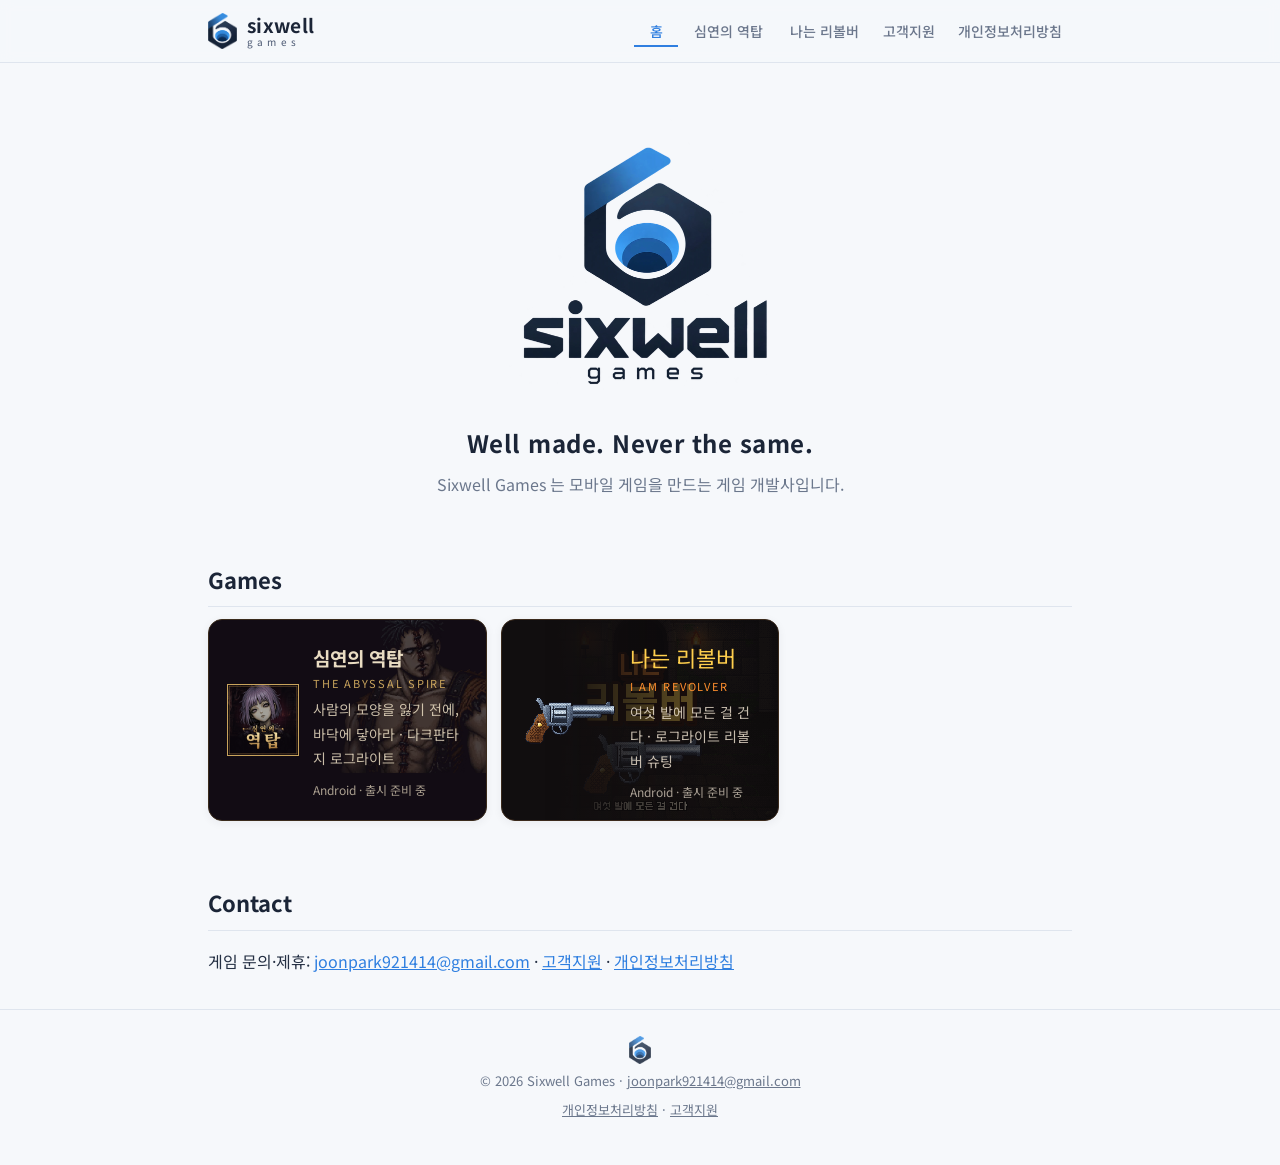
==== commit ed7db94f: "상단 메뉴줄 글꼴 통일 (위치 동일) Co-Authored-By: Claude Opus 5.5 <noreply@anthropic.com> Claude-Session: https:/" ====
--- a/index.html
+++ b/index.html
@@ -1,5 +1,5 @@
 <!doctype html>
-<html lang="ko"><head><meta charset="utf-8"><meta name="viewport" content="width=device-width,initial-scale=1"><link rel="preconnect" href="https://fonts.googleapis.com"><link rel="preconnect" href="https://fonts.gstatic.com" crossorigin><link href="https://fonts.googleapis.com/css2?family=Noto+Sans+KR:wght@400;500;700&display=swap" rel="stylesheet"><link rel="stylesheet" href="/style.css?v=a9e2f644"><link rel="icon" href="/img/favicon.png?v=c19245cb"><title>Sixwell Games — Well made. Never the same.</title><meta name="description" content="Sixwell Games 는 모바일 게임을 만드는 게임 개발사입니다."><meta property="og:title" content="Sixwell Games — Well made. Never the same."><meta property="og:image" content="https://sixwellgames.github.io/img/sixwell-logo.png"></head>
+<html lang="ko"><head><meta charset="utf-8"><meta name="viewport" content="width=device-width,initial-scale=1"><link rel="preconnect" href="https://fonts.googleapis.com"><link rel="preconnect" href="https://fonts.gstatic.com" crossorigin><link href="https://fonts.googleapis.com/css2?family=Noto+Sans+KR:wght@400;500;700&display=swap" rel="stylesheet"><link rel="stylesheet" href="/style.css?v=436f7497"><link rel="icon" href="/img/favicon.png?v=c19245cb"><title>Sixwell Games — Well made. Never the same.</title><meta name="description" content="Sixwell Games 는 모바일 게임을 만드는 게임 개발사입니다."><meta property="og:title" content="Sixwell Games — Well made. Never the same."><meta property="og:image" content="https://sixwellgames.github.io/img/sixwell-logo.png"></head>
 <body class="t-co"><header><div class="wrap"><a class="brand" href="/" aria-label="Sixwell Games 홈"><img class="mk dk" src="/img/sixwell-mark.png?v=55bfbbb8" alt="" width="29" height="36"><img class="mk lt" src="/img/sixwell-mark-light.png?v=147a8f50" alt="" width="29" height="36"><span class="bname"><b>sixwell</b><i>games</i></span></a><nav><a href="/" class="on">홈</a><a href="/abyssal-spire/">심연의 역탑</a><a href="/i-am-revolver/">나는 리볼버</a><a href="/support.html">고객지원</a><a href="/privacy.html">개인정보처리방침</a></nav></div></header>
 <main class="wrap">
 <div class="co-hero">
--- a/style.css
+++ b/style.css
@@ -77,7 +77,7 @@
 .t-rev{background:radial-gradient(90% 50% at 50% 0,#2a1a10 0,#110E0F 70%) fixed}
 .t-rev .dk{display:none}.t-rev .lt{display:inline-block}
 .t-rev main,.t-rev table{font-family:"Noto Sans KR",sans-serif}
-.t-rev h1,.t-rev h2,.t-rev h3,.t-rev header nav,.t-rev .subnav,.t-rev figcaption,.t-rev .rv-facts,.t-rev .rbtn{font-family:"Do Hyeon","Noto Sans KR",sans-serif;font-weight:400}
+.t-rev h1,.t-rev h2,.t-rev h3,.t-rev .subnav,.t-rev figcaption,.t-rev .rv-facts,.t-rev .rbtn{font-family:"Do Hyeon","Noto Sans KR",sans-serif;font-weight:400}
 .t-rev h2{font-size:26px;color:#FFCF4D;text-shadow:0 3px 0 #2A0E04;letter-spacing:.02em}
 .t-rev .doc h1{font-size:32px;color:#FFCF4D;text-shadow:0 3px 0 #2A0E04}
 .t-rev .subnav{display:flex;gap:16px;padding:14px 0 0;font-size:16px}
@@ -130,3 +130,6 @@
 .brand,.bname{line-height:1}
 @media(max-width:680px){header nav{gap:0!important}header nav a{font-size:13px!important}header nav a:nth-child(1){width:30px}header nav a:nth-child(2),header nav a:nth-child(3){width:79px}header nav a:nth-child(4){width:60px}header nav a:nth-child(5){width:104px}}
 @media(max-width:360px){header nav a{font-size:12px!important}header nav a:nth-child(1){width:26px}header nav a:nth-child(2),header nav a:nth-child(3){width:72px}header nav a:nth-child(4){width:54px}header nav a:nth-child(5){width:96px}}
+
+/* 상단 메뉴줄은 회사 공통: 모든 테마에서 같은 글꼴·굵기 → 글자 위치가 똑같다 (색만 테마) */
+header nav,header nav a,.t-abyss header nav a,.t-rev header nav a{font-family:"Noto Sans KR",system-ui,sans-serif!important;font-weight:500!important;letter-spacing:0!important}
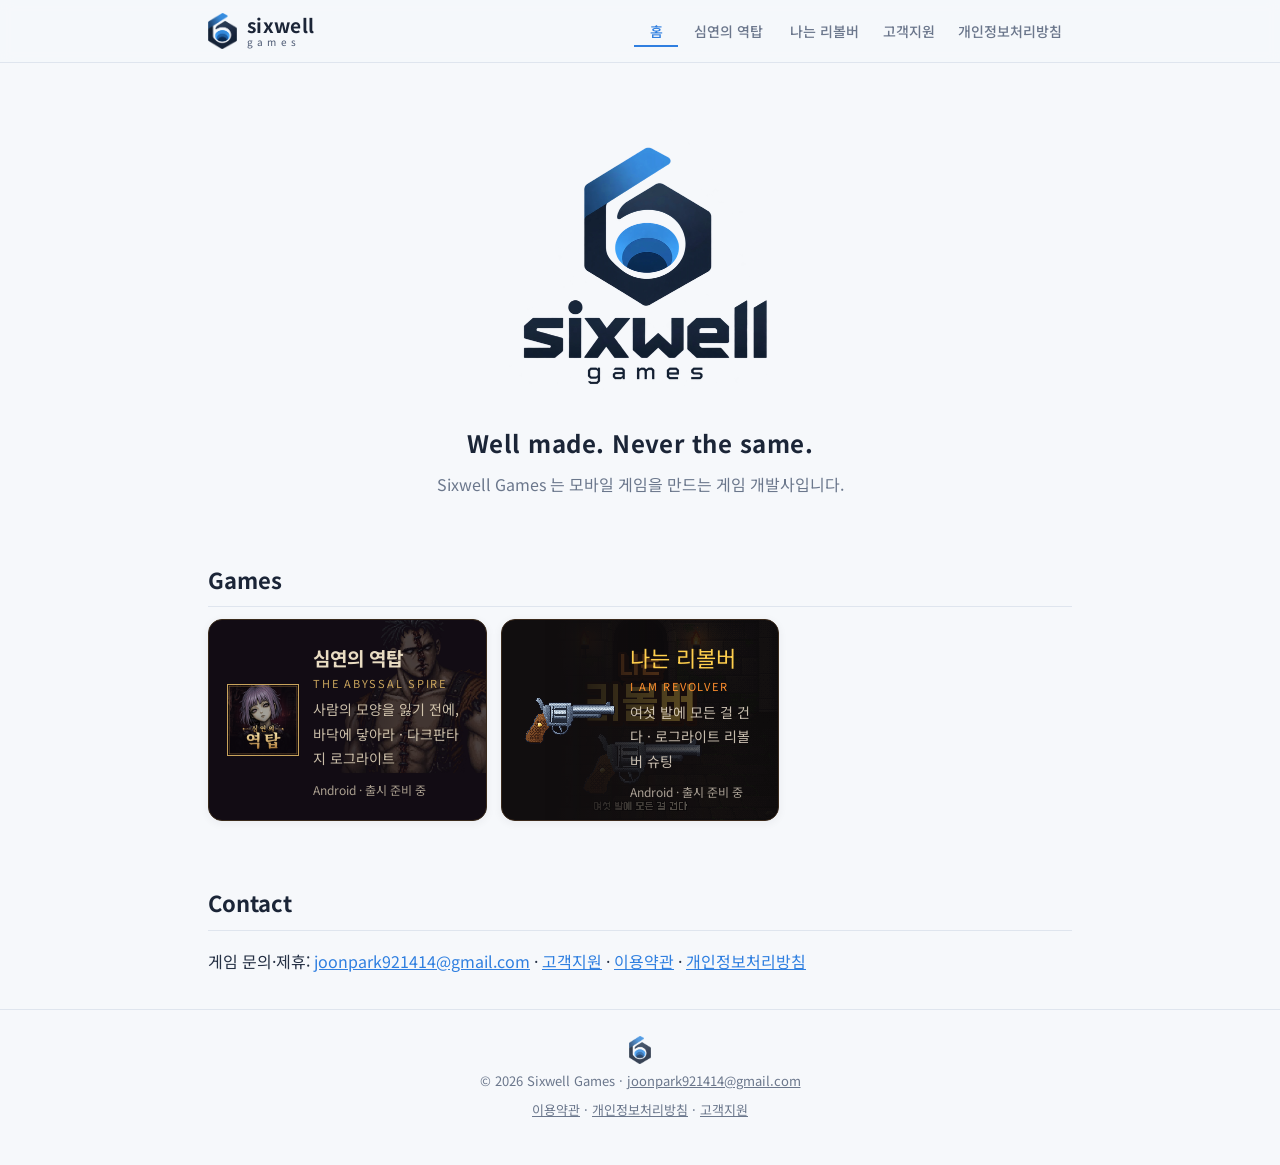
==== commit 7cd79f77: "이용약관 페이지 추가(terms.html) · 모든 페이지 아래 이용약관 링크 - 시행일 2026-11-12. 원문: 리볼버 라이트 브랜치 revolver/terms_draft.m" ====
--- a/index.html
+++ b/index.html
@@ -8,6 +8,6 @@
   <p class="lead">Sixwell Games 는 모바일 게임을 만드는 게임 개발사입니다.</p>
 </div>
 <section><h2>Games</h2><div class="gcards"><a class="gcard abyss" href="/abyssal-spire/"><div class="gbg" style="background-image:url(/img/il_varga.webp?v=620b1bcf)"></div><img class="gic" src="/img/icon.png?v=5c35c102" alt="" width="72" height="72"><div class="gtx"><b>심연의 역탑</b><small>THE ABYSSAL SPIRE</small><span>사람의 모양을 잃기 전에, 바닥에 닿아라 · 다크판타지 로그라이트</span><em>Android · 출시 준비 중</em></div></a><a class="gcard rev" href="/i-am-revolver/"><div class="gbg" style="background-image:url(/img/rv/keyart_title.png?v=8ad557b2)"></div><img class="gic px" src="/img/rv/gun_revolver_main.webp?v=5836a97a" alt="" width="96" height="48"><div class="gtx"><b>나는 리볼버</b><small>I AM REVOLVER</small><span>여섯 발에 모든 걸 건다 · 로그라이트 리볼버 슈팅</span><em>Android · 출시 준비 중</em></div></a></div></section>
-<section><h2>Contact</h2><p>게임 문의·제휴: <a href="mailto:joonpark921414@gmail.com">joonpark921414@gmail.com</a> · <a href="/support.html">고객지원</a> · <a href="/privacy.html">개인정보처리방침</a></p></section></main>
-<footer><div class="wrap"><img class="fmk dk" src="/img/sixwell-mark.png?v=55bfbbb8" alt="" width="23" height="28"><img class="fmk lt" src="/img/sixwell-mark-light.png?v=147a8f50" alt="" width="23" height="28"><div>© 2026 Sixwell Games · <a href="mailto:joonpark921414@gmail.com">joonpark921414@gmail.com</a></div><div><a href="/privacy.html">개인정보처리방침</a> · <a href="/support.html">고객지원</a></div></div></footer>
+<section><h2>Contact</h2><p>게임 문의·제휴: <a href="mailto:joonpark921414@gmail.com">joonpark921414@gmail.com</a> · <a href="/support.html">고객지원</a> · <a href="/terms.html">이용약관</a> · <a href="/privacy.html">개인정보처리방침</a></p></section></main>
+<footer><div class="wrap"><img class="fmk dk" src="/img/sixwell-mark.png?v=55bfbbb8" alt="" width="23" height="28"><img class="fmk lt" src="/img/sixwell-mark-light.png?v=147a8f50" alt="" width="23" height="28"><div>© 2026 Sixwell Games · <a href="mailto:joonpark921414@gmail.com">joonpark921414@gmail.com</a></div><div><a href="/terms.html">이용약관</a> · <a href="/privacy.html">개인정보처리방침</a> · <a href="/support.html">고객지원</a></div></div></footer>
 </body></html>
